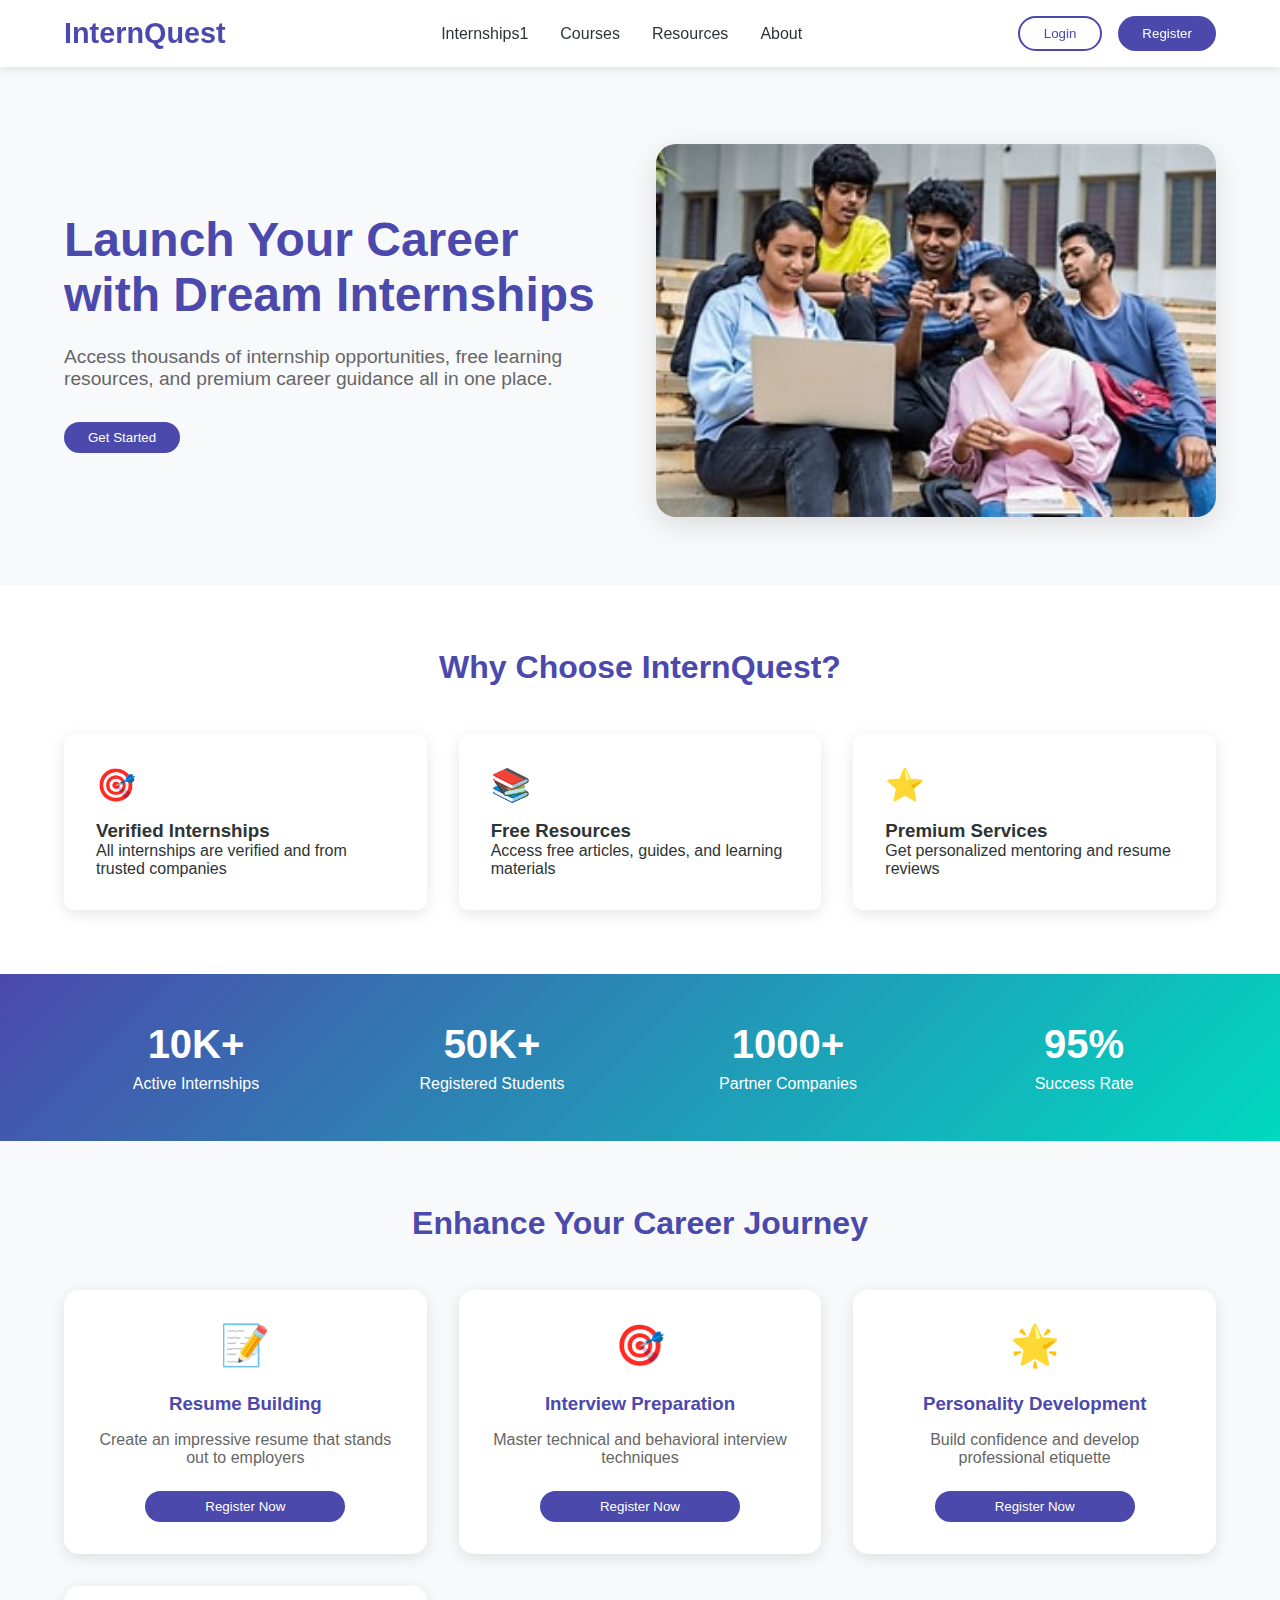
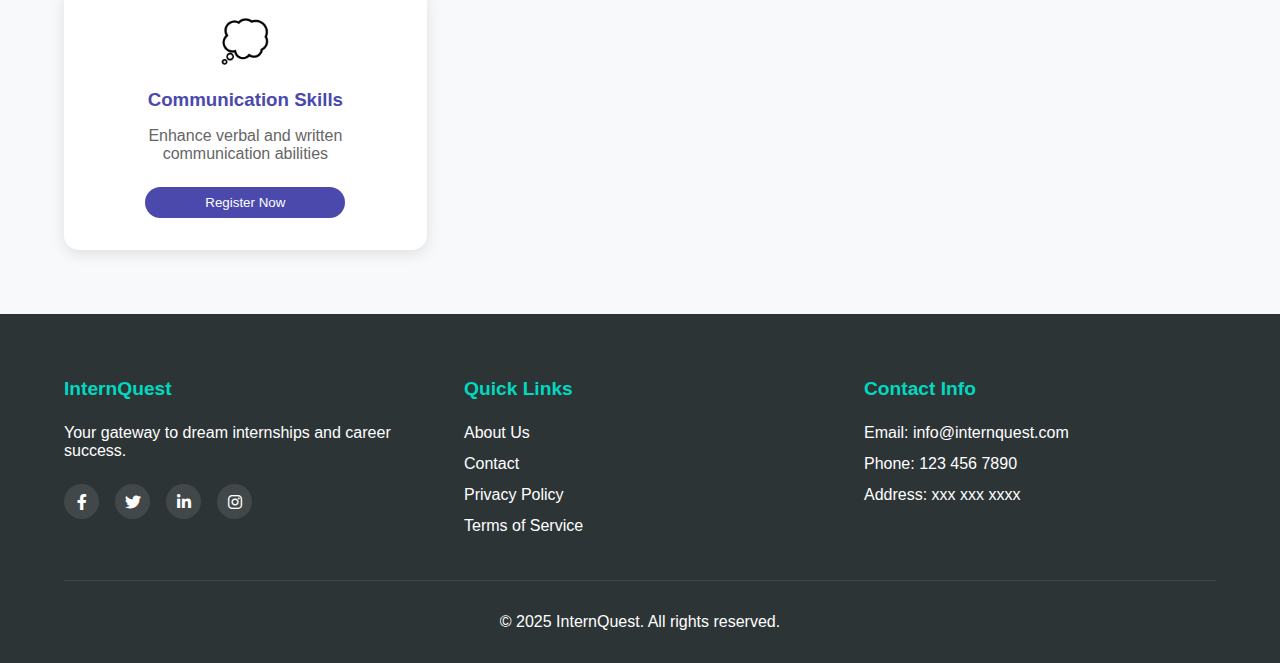
==== index.html @ c02de78d "trying to fix menu issue" ====
<!DOCTYPE html>
<html lang="en">
<head>
    <meta charset="UTF-8">
    <meta name="viewport" content="width=device-width, initial-scale=1.0">    

    <meta name="viewport" content="width=device-width, initial-scale=1.0">
    <link rel="stylesheet" href="https://cdnjs.cloudflare.com/ajax/libs/font-awesome/6.0.0/css/all.min.css">
    <title>InternQuest - Your Gateway to Dream Internships</title>

    <style>
        /* Add these styles to your existing CSS */
        .services {
            padding: 4rem 5%;
            background-color: var(--bg-color);
        }

        .services-grid {
            display: grid;
            grid-template-columns: repeat(auto-fit, minmax(280px, 1fr));
            gap: 2rem;
            margin-top: 2rem;
        }

        .service-card {
            background: white;
            padding: 2rem;
            border-radius: 15px;
            box-shadow: 0 4px 15px rgba(0,0,0,0.1);
            text-align: center;
            transition: transform 0.3s, box-shadow 0.3s;
        }

        .service-card:hover {
            transform: translateY(-10px);
            box-shadow: 0 6px 20px rgba(0,0,0,0.15);
        }

        .service-icon {
            font-size: 2.5rem;
            margin-bottom: 1.5rem;
        }

        .service-card h3 {
            color: var(--primary-color);
            margin-bottom: 1rem;
        }

        .service-card p {
            color: #666;
            margin-bottom: 1.5rem;
        }

        .service-btn {
            width: 100%;
            max-width: 200px;
        }

        .menu-toggle {
        display: none;
        font-size: 1.5rem;
        cursor: pointer;
        color: var(--primary-color);
        z-index: 1001;  /* Added z-index */
    }

    @media screen and (max-width: 768px) {
        .menu-toggle {
            display: block;
        }

        .nav-links {
            display: none;  /* This ensures menu is hidden by default on mobile */
            position: fixed;
            top: 60px;
            left: 0;
            right: 0;
            background: white;
            flex-direction: column;
            padding: 1rem;
            box-shadow: 0 2px 10px rgba(0,0,0,0.1);
            z-index: 1000;
            align-items: center;
        }

        .nav-links.active {
            display: flex !important;  /* Added !important to ensure toggle works */
        }

        .auth-buttons {
            display: none;  /* This ensures auth buttons are hidden by default on mobile */
            position: fixed;
            top: calc(60px + 200px);
            left: 0;
            right: 0;
            background: white;
            flex-direction: column;
            padding: 1rem;
            box-shadow: 0 2px 10px rgba(0,0,0,0.1);
            z-index: 1000;
            align-items: center;
        }

        .auth-buttons.active {
            display: flex !important;  /* Added !important to ensure toggle works */
        }
    }

     </style>
    <style>
        :root {
            --primary-color: #4B49AC;  /* Modern purple */
            --secondary-color: #00D9C0; /* Vibrant teal */
            --accent-color: #FF6B6B;   /* Coral accent */
            --bg-color: #F8F9FA;
            --text-color: #2D3436;
        }

        * {
            margin: 0;
            padding: 0;
            box-sizing: border-box;
            font-family: 'Segoe UI', sans-serif;
        }

        body {
            background-color: var(--bg-color);
            color: var(--text-color);
        }

        /* Navbar Styles */
        .navbar {
            background-color: white;
            padding: 1rem 5%;
            box-shadow: 0 2px 10px rgba(0,0,0,0.1);
            display: flex;
            justify-content: space-between;
            align-items: center;
            position: fixed;
            width: 100%;
            top: 0;
            z-index: 1000;
        }

        .logo {
            font-size: 1.8rem;
            font-weight: bold;
            color: var(--primary-color);
        }

        .nav-links {
            display: flex;
            gap: 2rem;
        }

        .nav-links a {
            text-decoration: none;
            color: var(--text-color);
            font-weight: 500;
            transition: color 0.3s;
        }

        .nav-links a:hover {
            color: var(--primary-color);
        }

        .auth-buttons {
            display: flex;
            gap: 1rem;
        }

        .btn {
            padding: 0.5rem 1.5rem;
            border-radius: 25px;
            border: none;
            cursor: pointer;
            font-weight: 500;
            transition: transform 0.3s;
        }

        .btn:hover {
            transform: translateY(-2px);
        }

        .btn-primary {
            background-color: var(--primary-color);
            color: white;
        }

        .btn-outline {
            border: 2px solid var(--primary-color);
            color: var(--primary-color);
            background: transparent;
        }

        /* Hero Section */
        .hero {
            margin-top: 80px;
            padding: 4rem 5%;
            display: flex;
            align-items: center;
            gap: 2rem;
        }

        .hero-content {
            flex: 1;
        }

        .hero-title {
            font-size: 3rem;
            margin-bottom: 1.5rem;
            color: var(--primary-color);
        }

        .hero-subtitle {
            font-size: 1.2rem;
            margin-bottom: 2rem;
            color: #666;
        }

        .hero-image {
            flex: 1;
            text-align: center;
        }

        .hero-image img {
        max-width: 600px;
        width: 100%;
        height: auto;
        border-radius: 20px;
        box-shadow: 0 8px 30px rgba(0, 0, 0, 0.12);
        transition: transform 0.3s ease, box-shadow 0.3s ease;
    }

    .hero-image img:hover {
        transform: translateY(-5px);
        box-shadow: 0 12px 35px rgba(0, 0, 0, 0.15);
    }
        /* Features Section */
        .features {
            padding: 4rem 5%;
            background: white;
        }

        .section-title {
            text-align: center;
            font-size: 2rem;
            margin-bottom: 3rem;
            color: var(--primary-color);
        }

        .features-grid {
            display: grid;
            grid-template-columns: repeat(auto-fit, minmax(250px, 1fr));
            gap: 2rem;
        }

        .feature-card {
            padding: 2rem;
            border-radius: 10px;
            background: white;
            box-shadow: 0 4px 15px rgba(0,0,0,0.1);
            transition: transform 0.3s;
        }

        .feature-card:hover {
            transform: translateY(-5px);
        }

        .feature-icon {
            font-size: 2rem;
            color: var(--secondary-color);
            margin-bottom: 1rem;
        }

        /* Stats Section */
        .stats {
            padding: 3rem 5%;
            background: linear-gradient(135deg, var(--primary-color), var(--secondary-color));
            color: white;
            text-align: center;
        }

        .stats-grid {
            display: grid;
            grid-template-columns: repeat(auto-fit, minmax(200px, 1fr));
            gap: 2rem;
        }

        .stat-item h3 {
            font-size: 2.5rem;
            margin-bottom: 0.5rem;
        }

         /* Footer Styles */
         .footer {
            background-color: #2D3436;
            color: white;
            padding: 4rem 5% 2rem;
        }

        .footer-content {
            display: grid;
            grid-template-columns: repeat(auto-fit, minmax(250px, 1fr));
            gap: 3rem;
            margin-bottom: 2rem;
        }

        .footer-section h4 {
            color: var(--secondary-color);
            margin-bottom: 1.5rem;
            font-size: 1.2rem;
        }

        .footer-section ul {
            list-style: none;
        }

        .footer-section ul li {
            margin-bottom: 0.8rem;
        }

        .footer-section ul li a {
            color: #fff;
            text-decoration: none;
            transition: color 0.3s;
        }

        .footer-section ul li a:hover {
            color: var(--secondary-color);
        }

        .social-links {
            display: flex;
            gap: 1rem;
            margin-top: 1.5rem;
        }

        .social-link {
            color: white;
            text-decoration: none;
            width: 35px;
            height: 35px;
            border-radius: 50%;
            background: rgba(255,255,255,0.1);
            display: flex;
            align-items: center;
            justify-content: center;
            transition: background 0.3s, transform 0.3s;
        }

        .social-link:hover {
            background: var(--secondary-color);
            transform: translateY(-3px);
        }

        .footer-bottom {
            text-align: center;
            padding-top: 2rem;
            border-top: 1px solid rgba(255,255,255,0.1);
        }
    </style>
</head>
<body>
    <nav class="navbar">
        <div class="logo">InternQuest</div>
        <div class="menu-toggle">
            <i class="fas fa-bars"></i>
        </div>
        <div class="nav-links">
            <a href="#internships">Internships1</a>
            <a href="#courses">Courses</a>
            <a href="#resources">Resources</a>
            <a href="#about">About</a>
        </div>
        <div class="auth-buttons">
            <button class="btn btn-outline">Login</button>
            <button class="btn btn-primary">Register</button>
        </div>
    </nav>
    
    <section class="hero">
        <div class="hero-content">
            <h1 class="hero-title">Launch Your Career with Dream Internships</h1>
            <p class="hero-subtitle">Access thousands of internship opportunities, free learning resources, and premium career guidance all in one place.</p>
            <button class="btn btn-primary">Get Started</button>
        </div>
        <div class="hero-image">
            <img src="images/students.jpg" alt="Students working">
        </div>
    </section>

    <section class="features">
        <h2 class="section-title">Why Choose InternQuest?</h2>
        <div class="features-grid">
            <div class="feature-card">
                <div class="feature-icon">🎯</div>
                <h3>Verified Internships</h3>
                <p>All internships are verified and from trusted companies</p>
            </div>
            <div class="feature-card">
                <div class="feature-icon">📚</div>
                <h3>Free Resources</h3>
                <p>Access free articles, guides, and learning materials</p>
            </div>
            <div class="feature-card">
                <div class="feature-icon">⭐</div>
                <h3>Premium Services</h3>
                <p>Get personalized mentoring and resume reviews</p>
            </div>
        </div>
    </section>

    <section class="stats">
        <div class="stats-grid">
            <div class="stat-item">
                <h3>10K+</h3>
                <p>Active Internships</p>
            </div>
            <div class="stat-item">
                <h3>50K+</h3>
                <p>Registered Students</p>
            </div>
            <div class="stat-item">
                <h3>1000+</h3>
                <p>Partner Companies</p>
            </div>
            <div class="stat-item">
                <h3>95%</h3>
                <p>Success Rate</p>
            </div>
        </div>
    </section>
    <section class="services">
        <h2 class="section-title">Enhance Your Career Journey</h2>
        <div class="services-grid">
            <div class="service-card">
                <div class="service-icon">📝</div>
                <h3>Resume Building</h3>
                <p>Create an impressive resume that stands out to employers</p>
                <button class="btn btn-primary service-btn">Register Now</button>
            </div>
            <div class="service-card">
                <div class="service-icon">🎯</div>
                <h3>Interview Preparation</h3>
                <p>Master technical and behavioral interview techniques</p>
                <button class="btn btn-primary service-btn">Register Now</button>
            </div>
            <div class="service-card">
                <div class="service-icon">🌟</div>
                <h3>Personality Development</h3>
                <p>Build confidence and develop professional etiquette</p>
                <button class="btn btn-primary service-btn">Register Now</button>
            </div>
            <div class="service-card">
                <div class="service-icon">💭</div>
                <h3>Communication Skills</h3>
                <p>Enhance verbal and written communication abilities</p>
                <button class="btn btn-primary service-btn">Register Now</button>
            </div>
        </div>
    </section>

    <footer class="footer">
        <div class="footer-content">
            <div class="footer-section">
                <h4>InternQuest</h4>
                <p>Your gateway to dream internships and career success.</p>
                <div class="social-links">
                    <a href="#" class="social-link"><i class="fab fa-facebook-f"></i></a>
                    <a href="#" class="social-link"><i class="fab fa-twitter"></i></a>
                    <a href="#" class="social-link"><i class="fab fa-linkedin-in"></i></a>
                    <a href="#" class="social-link"><i class="fab fa-instagram"></i></a>
                </div>
            </div>
            <div class="footer-section">
                <h4>Quick Links</h4>
                <ul>
                    <li><a href="#about">About Us</a></li>
                    <li><a href="#contact">Contact</a></li>
                    <li><a href="#privacy">Privacy Policy</a></li>
                    <li><a href="#terms">Terms of Service</a></li>
                </ul>
            </div>
            <div class="footer-section">
                <h4>Contact Info</h4>
                <ul>
                    <li>Email: info@internquest.com</li>
                    <li>Phone: 123 456 7890</li>
                    <li>Address: xxx xxx xxxx </li>
                </ul>
            </div>
        </div>
        <div class="footer-bottom">
            <p>&copy; 2025 InternQuest. All rights reserved.</p>
        </div>
    </footer>

    <script>
        document.addEventListener('DOMContentLoaded', () => {
            const menuToggle = document.querySelector('.menu-toggle');
            const navLinks = document.querySelector('.nav-links');
            const authButtons = document.querySelector('.auth-buttons');
        
            // Initialize menu state
            if (window.innerWidth <= 768) {
                navLinks.style.display = 'none';
                authButtons.style.display = 'none';
            }
        
            menuToggle.addEventListener('click', () => {
                navLinks.classList.toggle('active');
                authButtons.classList.toggle('active');
            });
        
            // Handle window resize
            window.addEventListener('resize', () => {
                if (window.innerWidth > 768) {
                    navLinks.style.display = 'flex';
                    authButtons.style.display = 'flex';
                } else {
                    navLinks.style.display = 'none';
                    authButtons.style.display = 'none';
                    navLinks.classList.remove('active');
                    authButtons.classList.remove('active');
                }
            });
        });
    </script>    

</body>
</html>
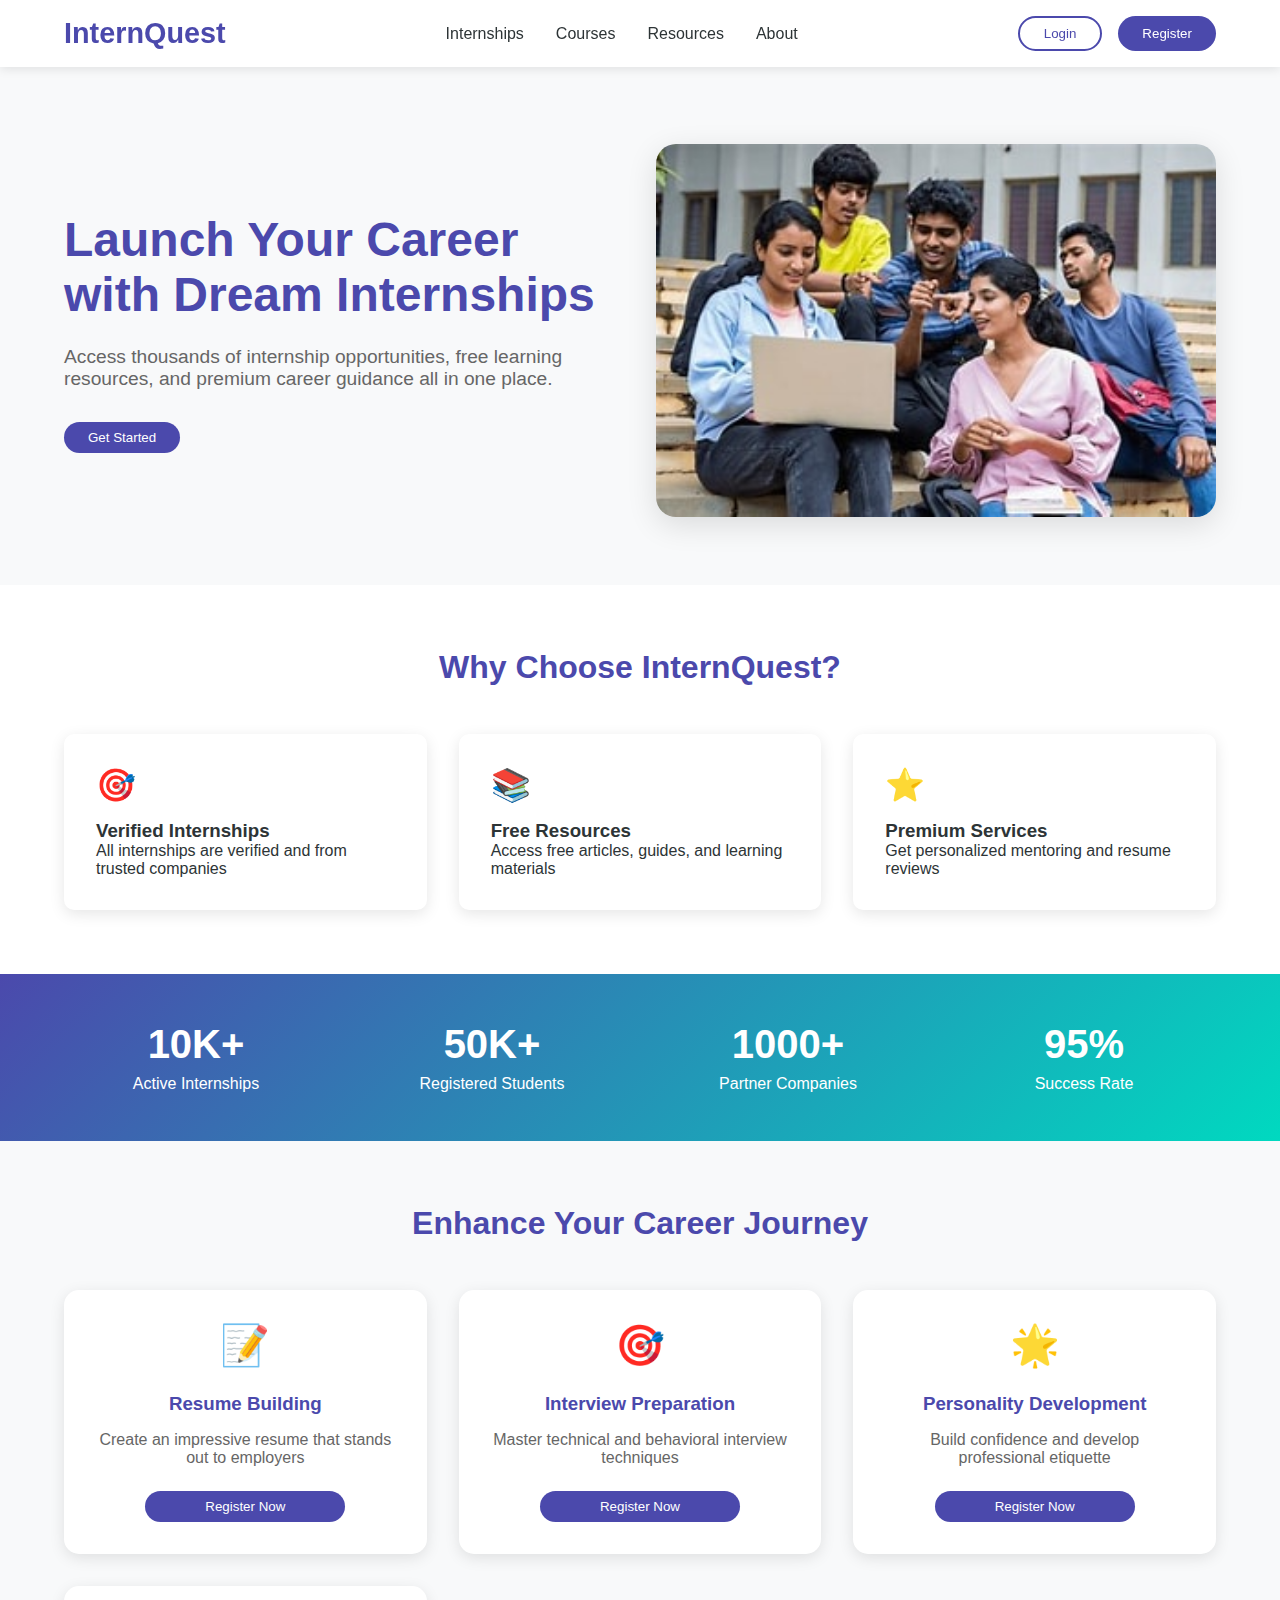
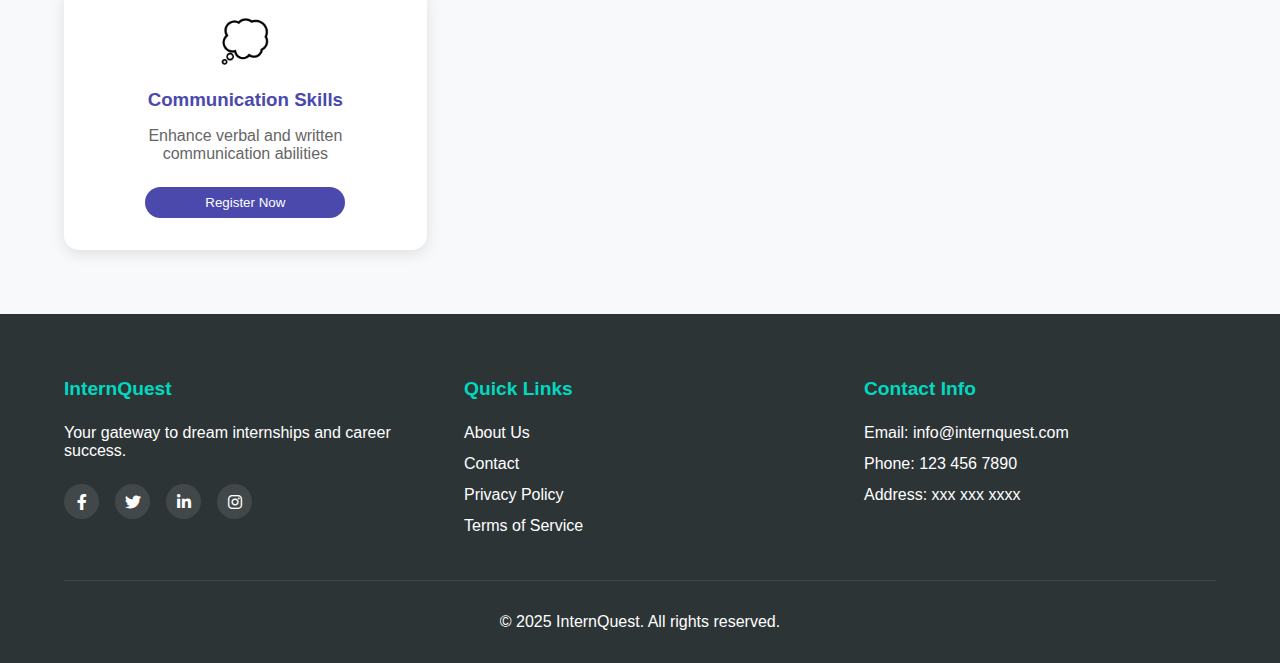
==== commit 67bafd0d: "trying to fix menu issue" ====
--- a/index.html
+++ b/index.html
@@ -368,7 +368,7 @@
             <i class="fas fa-bars"></i>
         </div>
         <div class="nav-links">
-            <a href="#internships">Internships1</a>
+            <a href="#internships">Internships</a>
             <a href="#courses">Courses</a>
             <a href="#resources">Resources</a>
             <a href="#about">About</a>
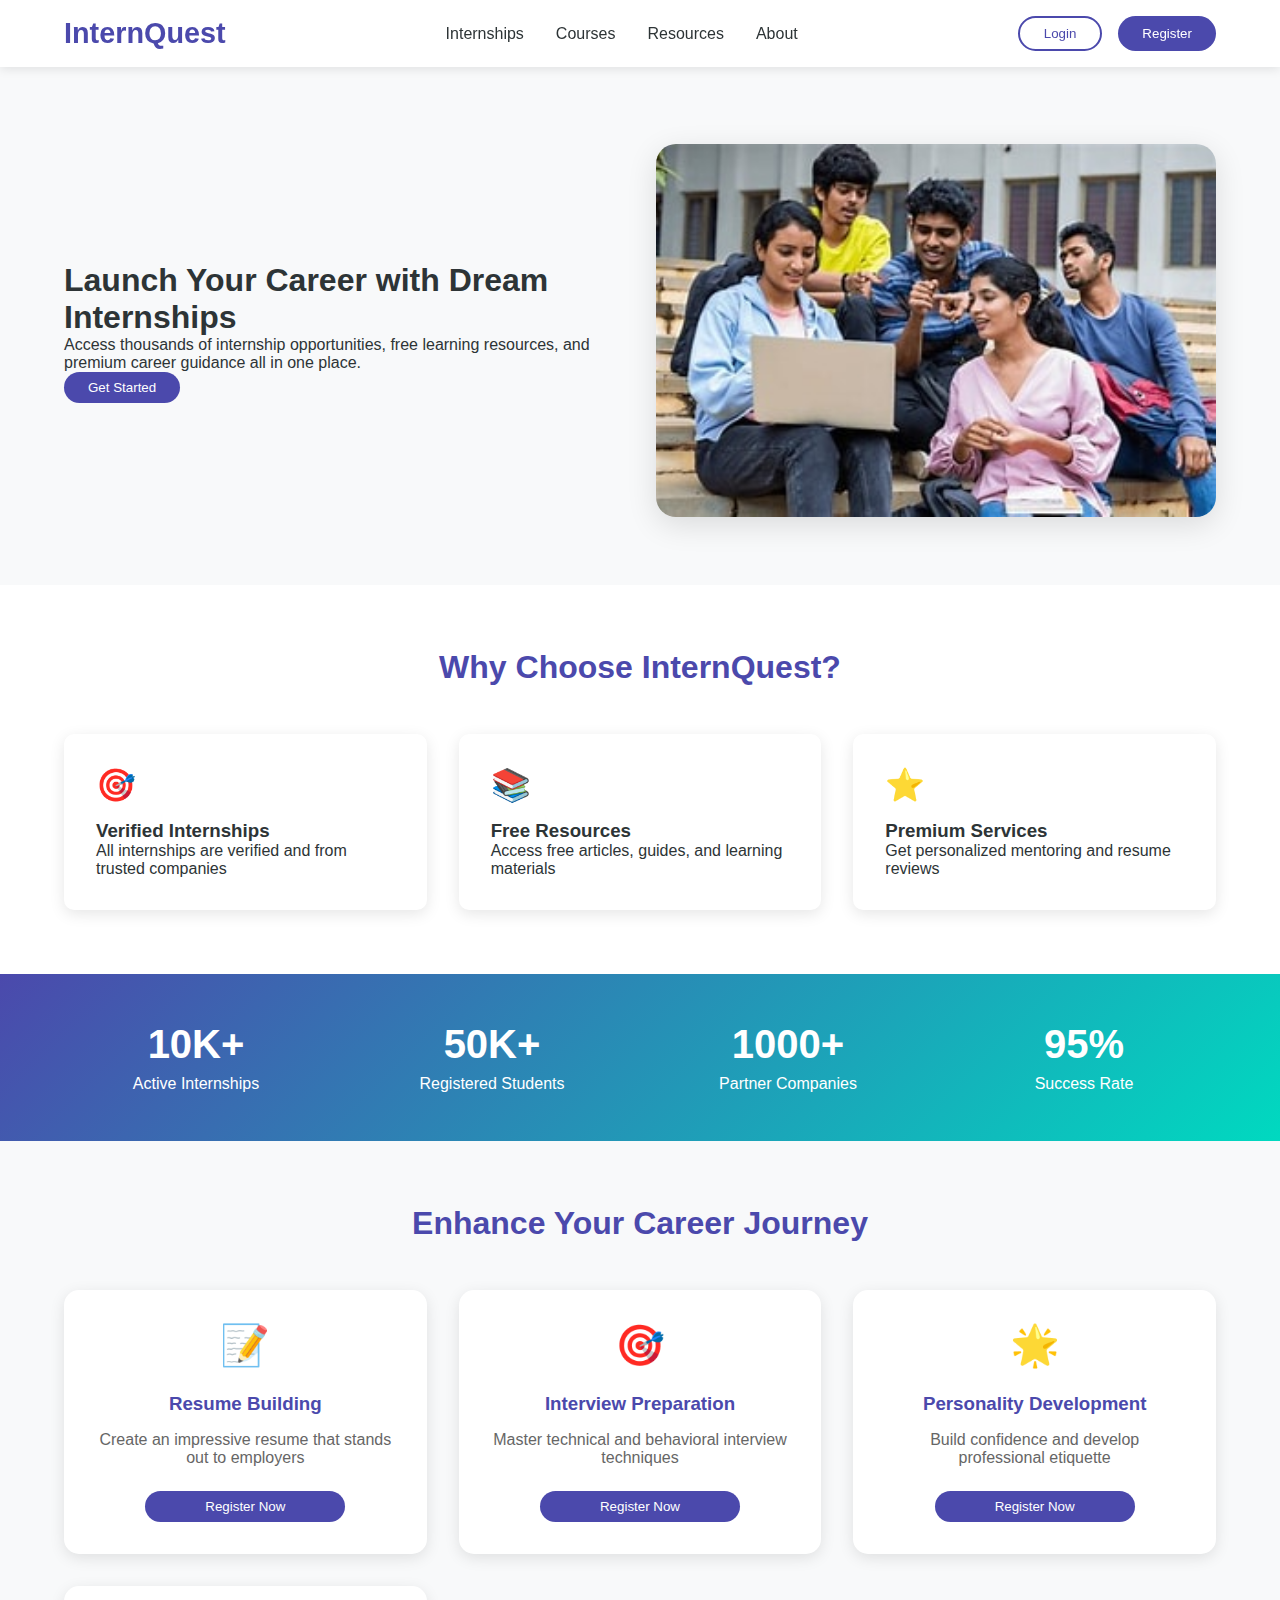
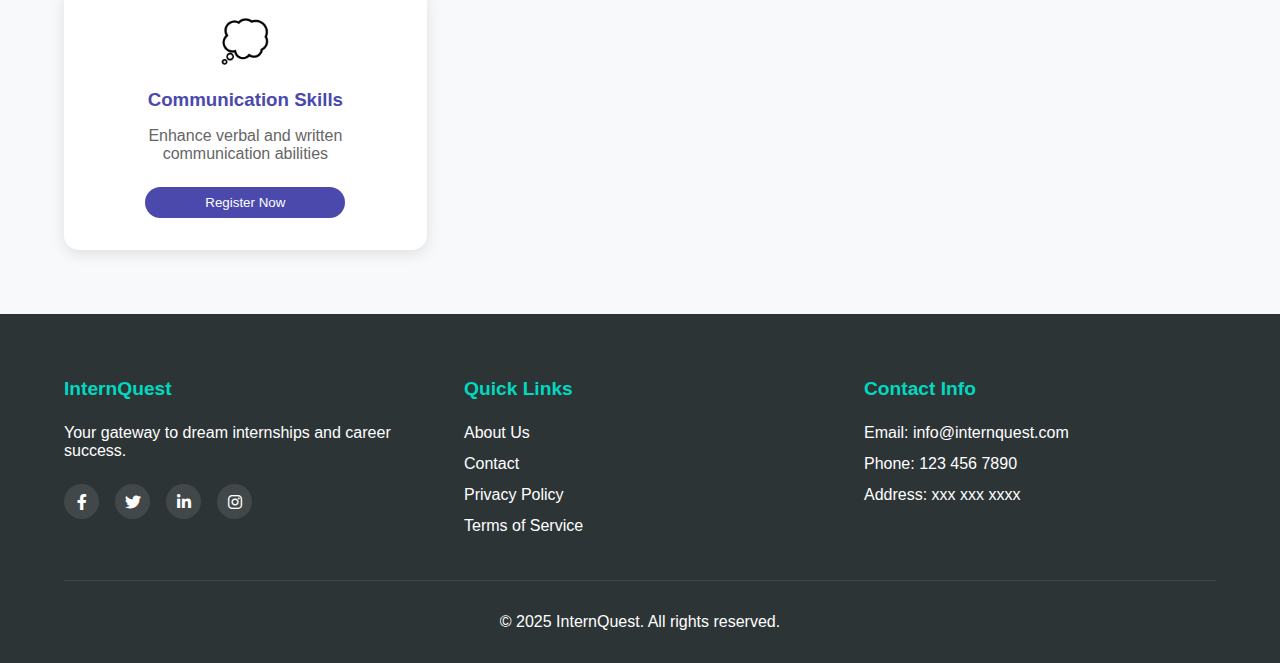
==== commit 8867461f: "trying to fix menu issue" ====
--- a/index.html
+++ b/index.html
@@ -194,48 +194,58 @@
         }
 
         /* Hero Section */
-        .hero {
-            margin-top: 80px;
-            padding: 4rem 5%;
-            display: flex;
-            align-items: center;
-            gap: 2rem;
-        }
-
-        .hero-content {
-            flex: 1;
-        }
-
-        .hero-title {
-            font-size: 3rem;
-            margin-bottom: 1.5rem;
-            color: var(--primary-color);
-        }
-
-        .hero-subtitle {
-            font-size: 1.2rem;
-            margin-bottom: 2rem;
-            color: #666;
-        }
-
-        .hero-image {
-            flex: 1;
-            text-align: center;
-        }
-
-        .hero-image img {
-        max-width: 600px;
+.hero {
+    margin-top: 80px;
+    padding: 4rem 5%;
+    display: flex;
+    align-items: center;
+    gap: 2rem;
+}
+
+.hero-content {
+    flex: 1;
+}
+
+.hero-image {
+    flex: 1;
+    text-align: center;
+}
+
+.hero-image img {
+    max-width: 600px;
+    width: 100%;
+    height: auto;
+    border-radius: 20px;
+    box-shadow: 0 8px 30px rgba(0, 0, 0, 0.12);
+    transition: transform 0.3s ease, box-shadow 0.3s ease;
+}
+
+/* Add these media queries for mobile responsiveness */
+@media screen and (max-width: 768px) {
+    .hero {
+        flex-direction: column;
+        text-align: center;
+        padding: 2rem 5%;
+    }
+
+    .hero-content {
+        flex: none;
         width: 100%;
-        height: auto;
-        border-radius: 20px;
-        box-shadow: 0 8px 30px rgba(0, 0, 0, 0.12);
-        transition: transform 0.3s ease, box-shadow 0.3s ease;
-    }
-
-    .hero-image img:hover {
-        transform: translateY(-5px);
-        box-shadow: 0 12px 35px rgba(0, 0, 0, 0.15);
-    }
+    }
+
+    .hero-image {
+        display: none; /* Hide image on mobile */
+    }
+
+    .hero-title {
+        font-size: 2.2rem; /* Smaller title on mobile */
+    }
+
+    .hero-subtitle {
+        font-size: 1.1rem; /* Smaller subtitle on mobile */
+    }
+}
+
         /* Features Section */
         .features {
             padding: 4rem 5%;
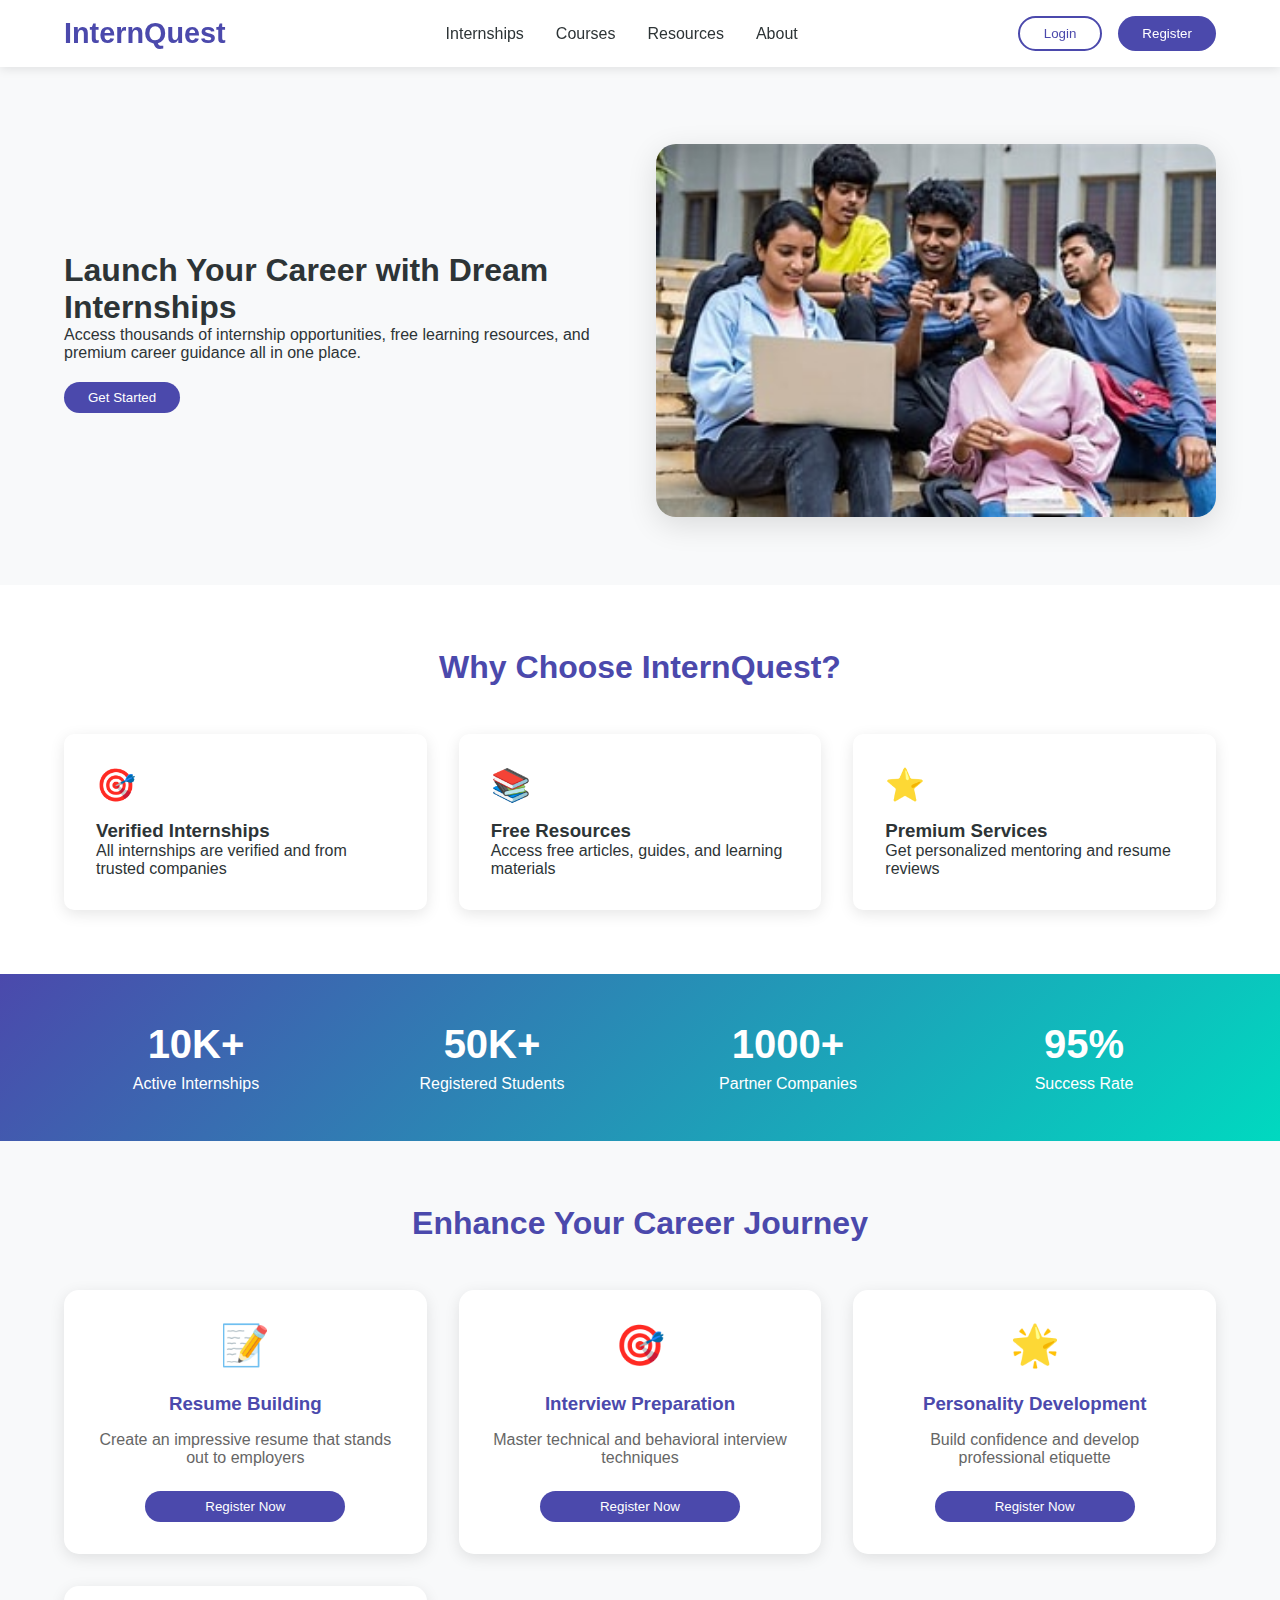
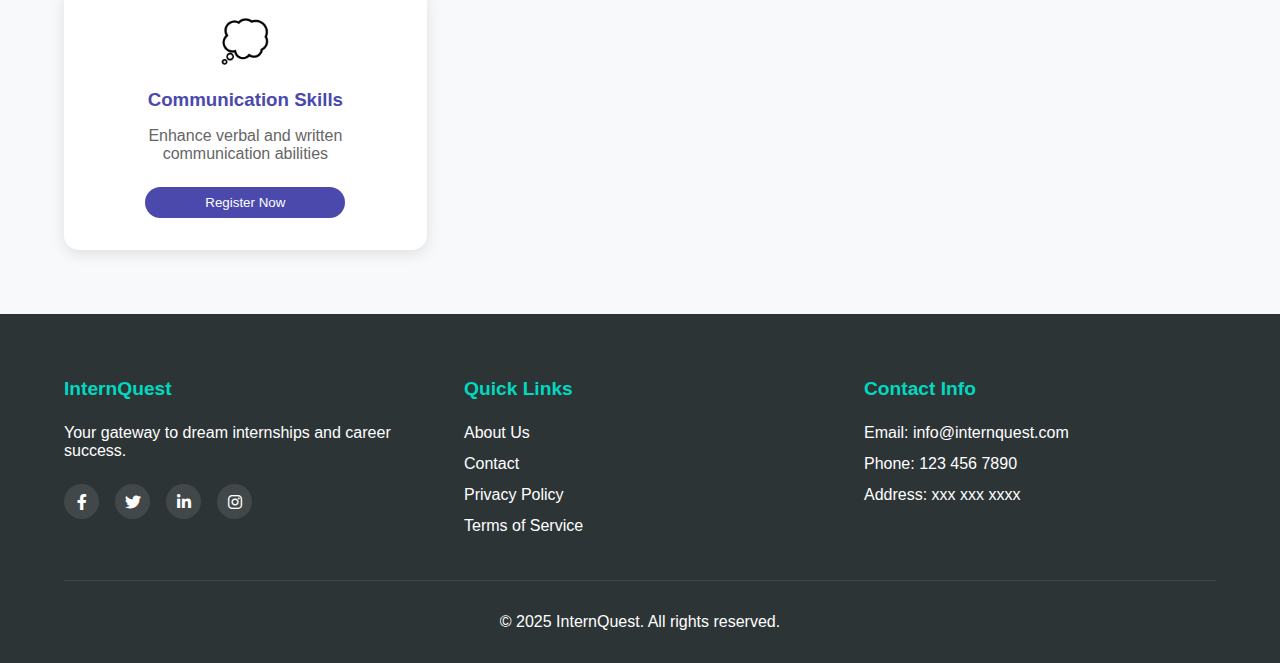
==== commit 90506f66: "trying to fix menu issue" ====
--- a/index.html
+++ b/index.html
@@ -220,6 +220,11 @@
     transition: transform 0.3s ease, box-shadow 0.3s ease;
 }
 
+.hero-content .btn {
+    margin-top: 20px;
+}
+
+
 /* Add these media queries for mobile responsiveness */
 @media screen and (max-width: 768px) {
     .hero {
@@ -244,6 +249,7 @@
     .hero-subtitle {
         font-size: 1.1rem; /* Smaller subtitle on mobile */
     }
+
 }
 
         /* Features Section */
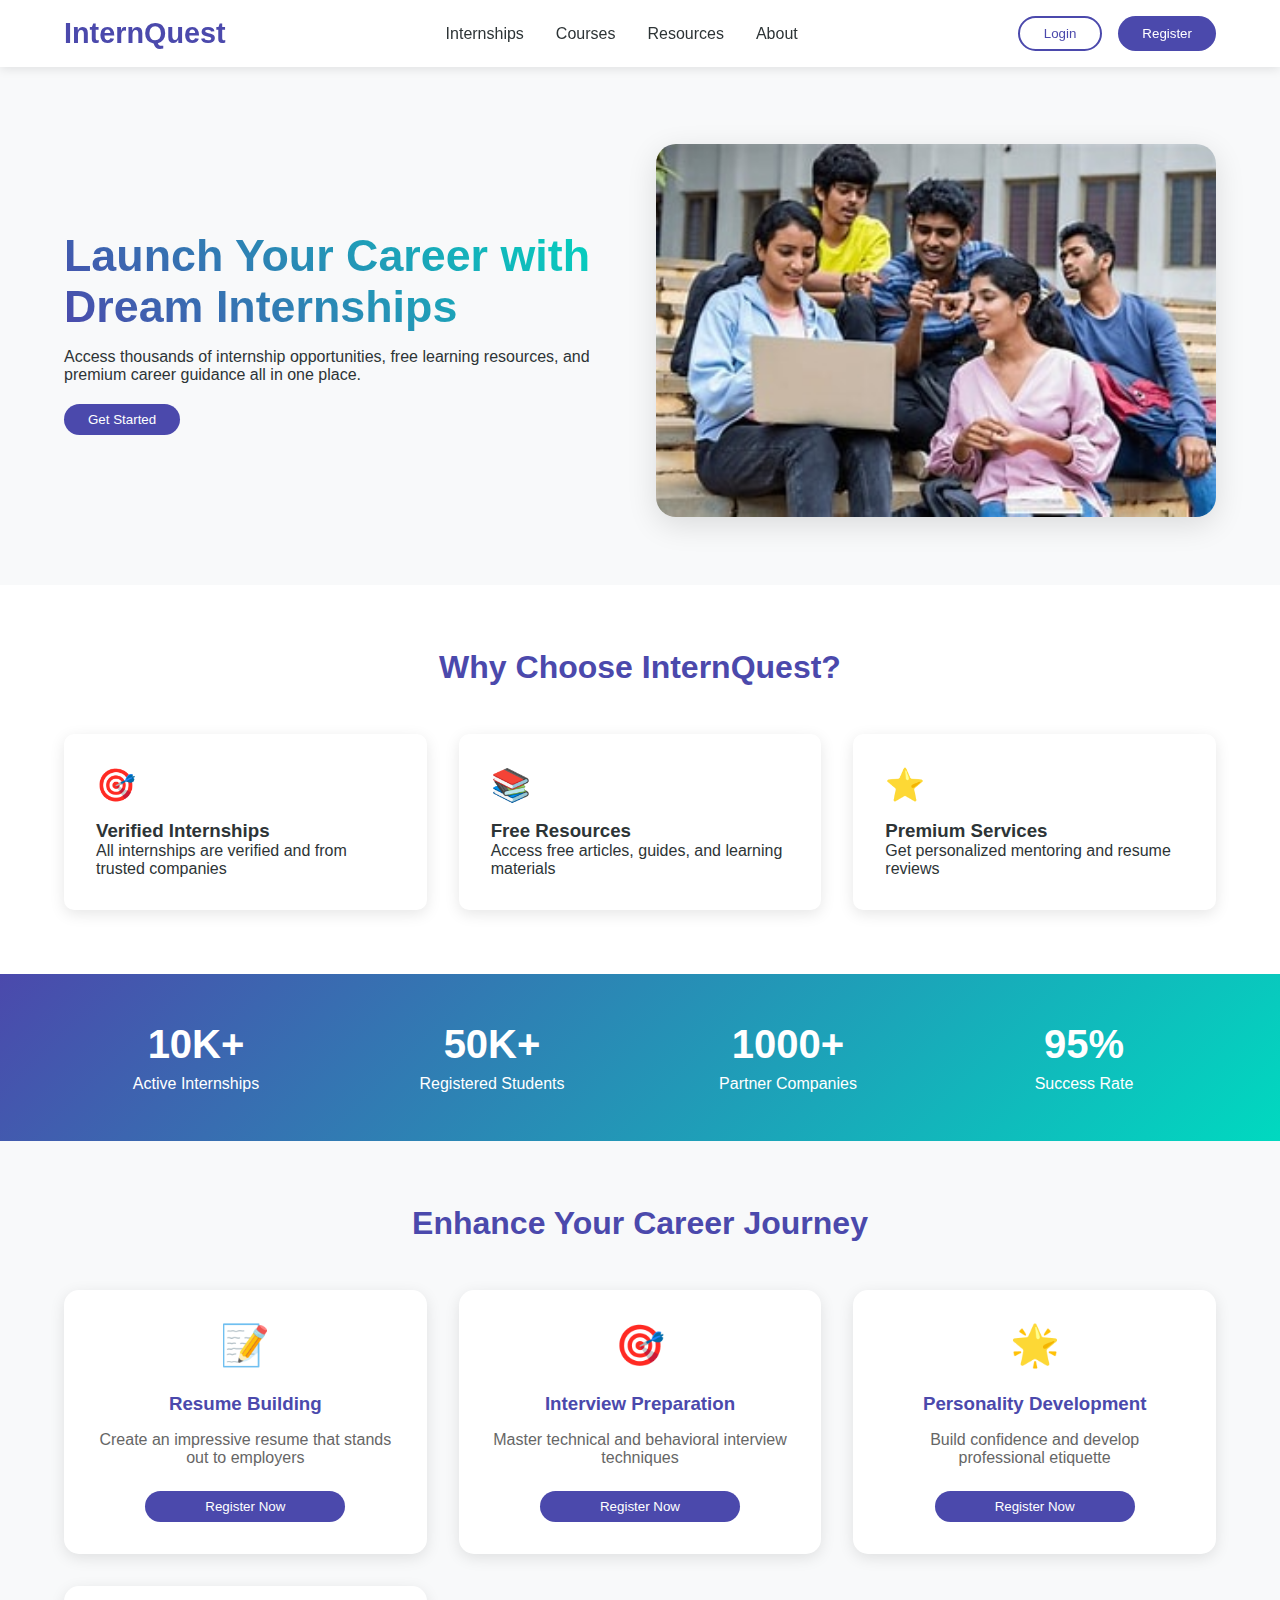
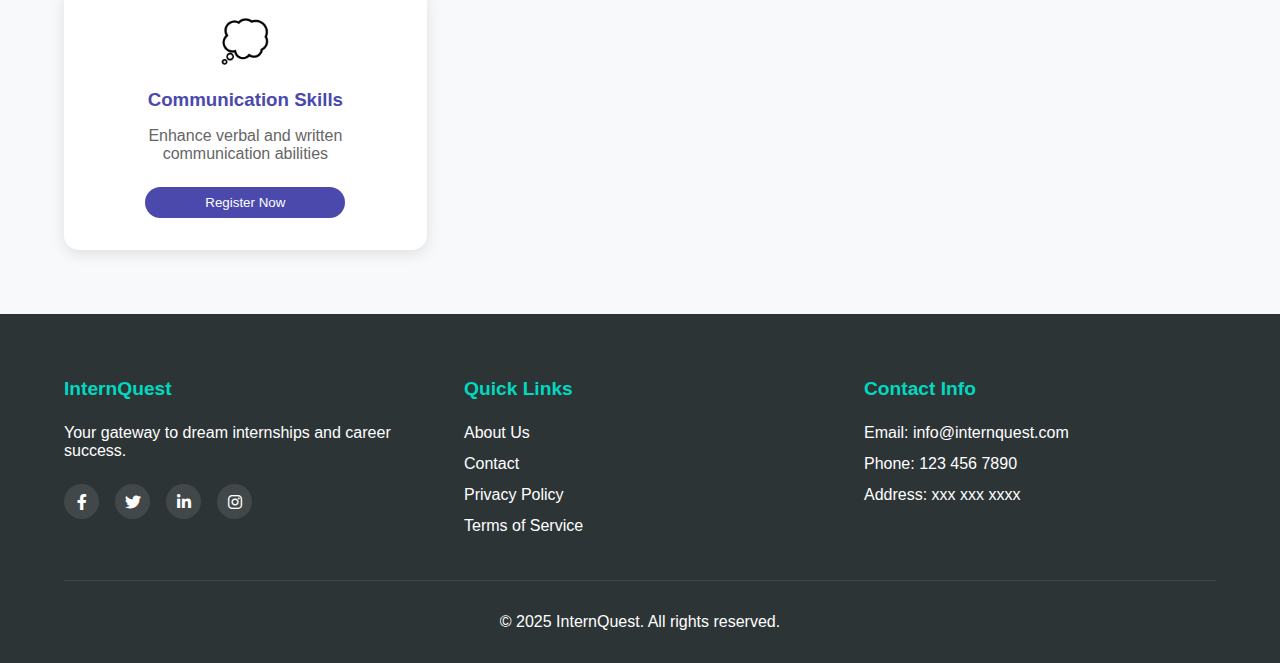
==== commit 1d43a76f: "trying to fix menu issue" ====
--- a/index.html
+++ b/index.html
@@ -222,6 +222,16 @@
 
 .hero-content .btn {
     margin-top: 20px;
+}
+
+.hero-title {
+    background: linear-gradient(45deg, var(--primary-color), var(--secondary-color));
+    -webkit-background-clip: text;
+    background-clip: text;
+    color: transparent;
+    font-size: 2.8rem;
+    margin-bottom: 1rem;
+    font-weight: bold;
 }
 
 
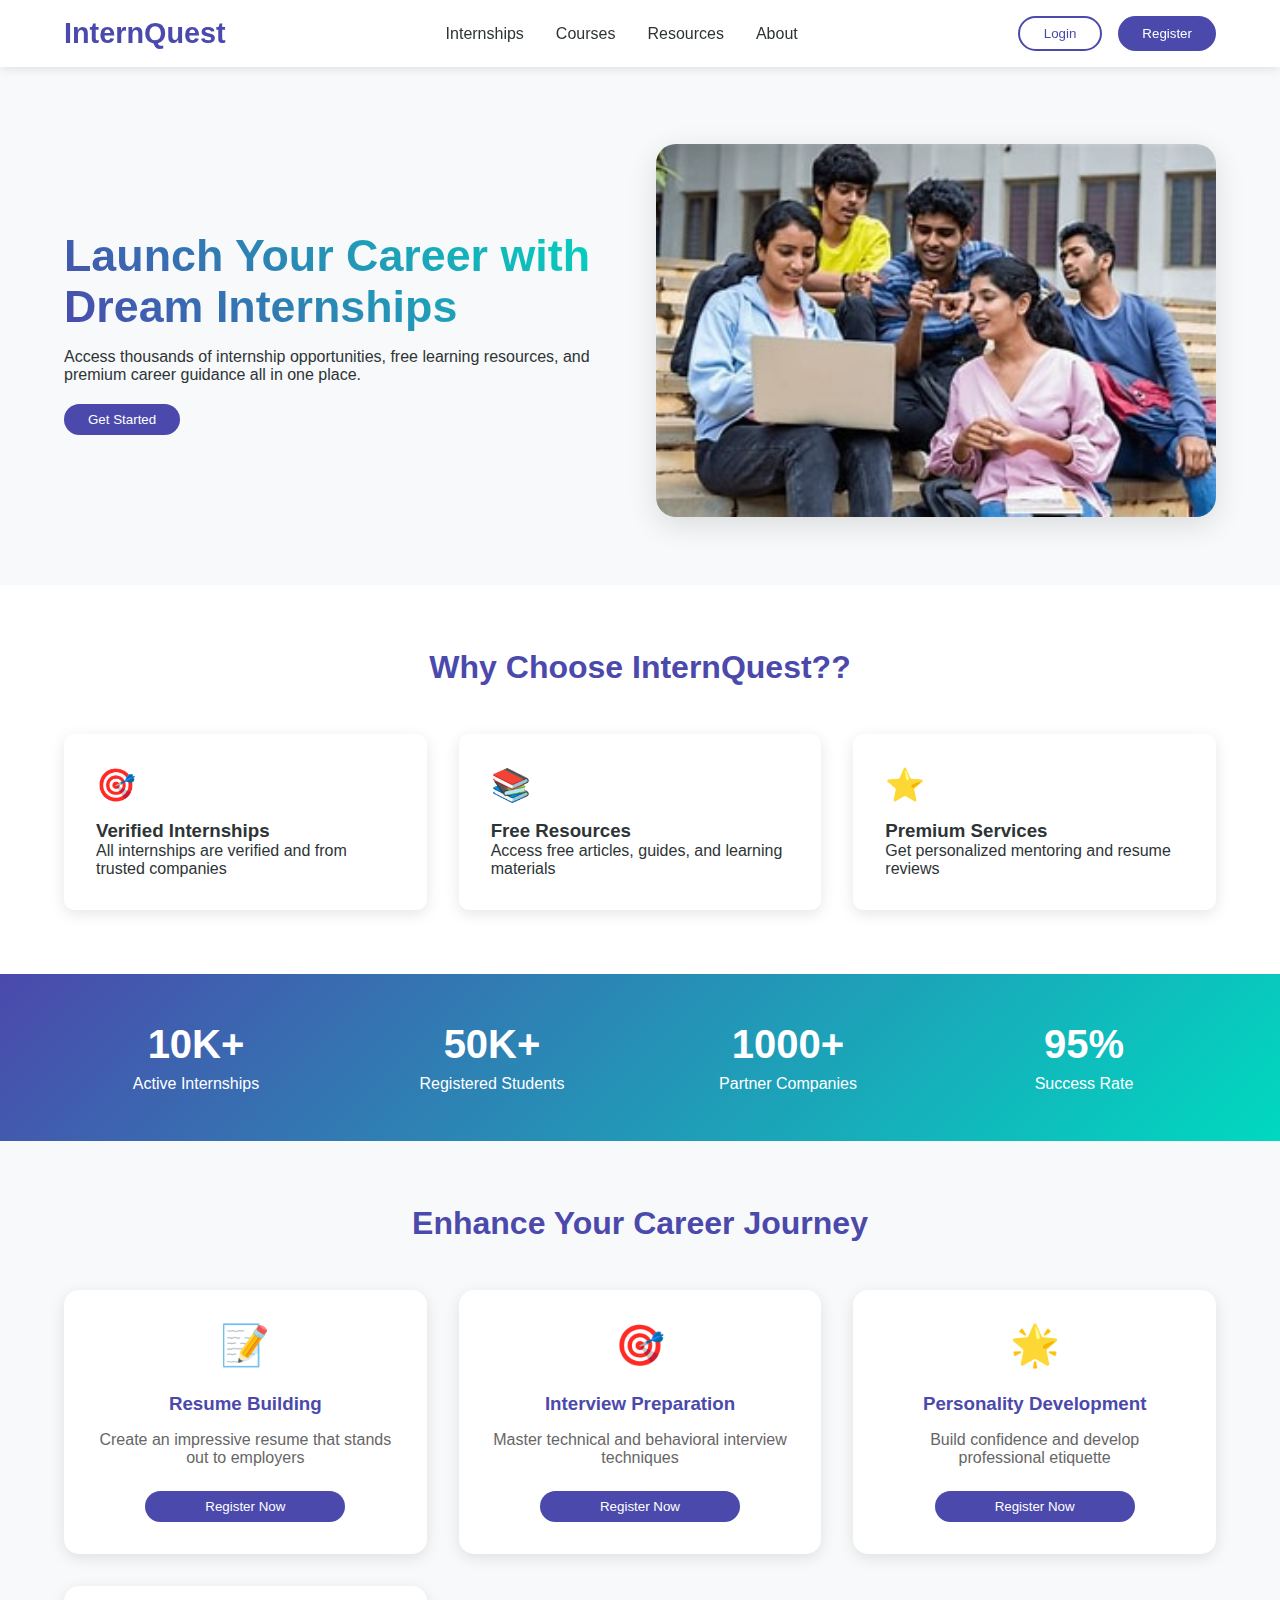
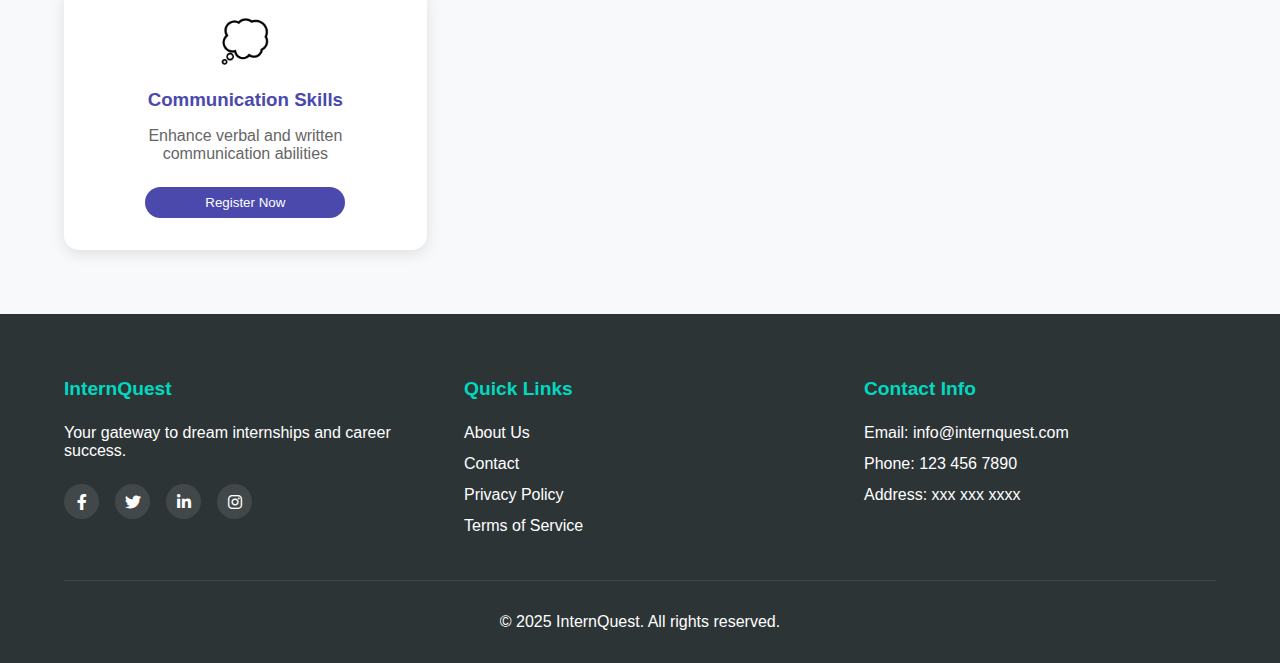
==== commit 75479b26: "trying to fix menu issue" ====
--- a/index.html
+++ b/index.html
@@ -417,7 +417,7 @@
     </section>
 
     <section class="features">
-        <h2 class="section-title">Why Choose InternQuest?</h2>
+        <h2 class="section-title">Why Choose InternQuest??</h2>
         <div class="features-grid">
             <div class="feature-card">
                 <div class="feature-icon">🎯</div>
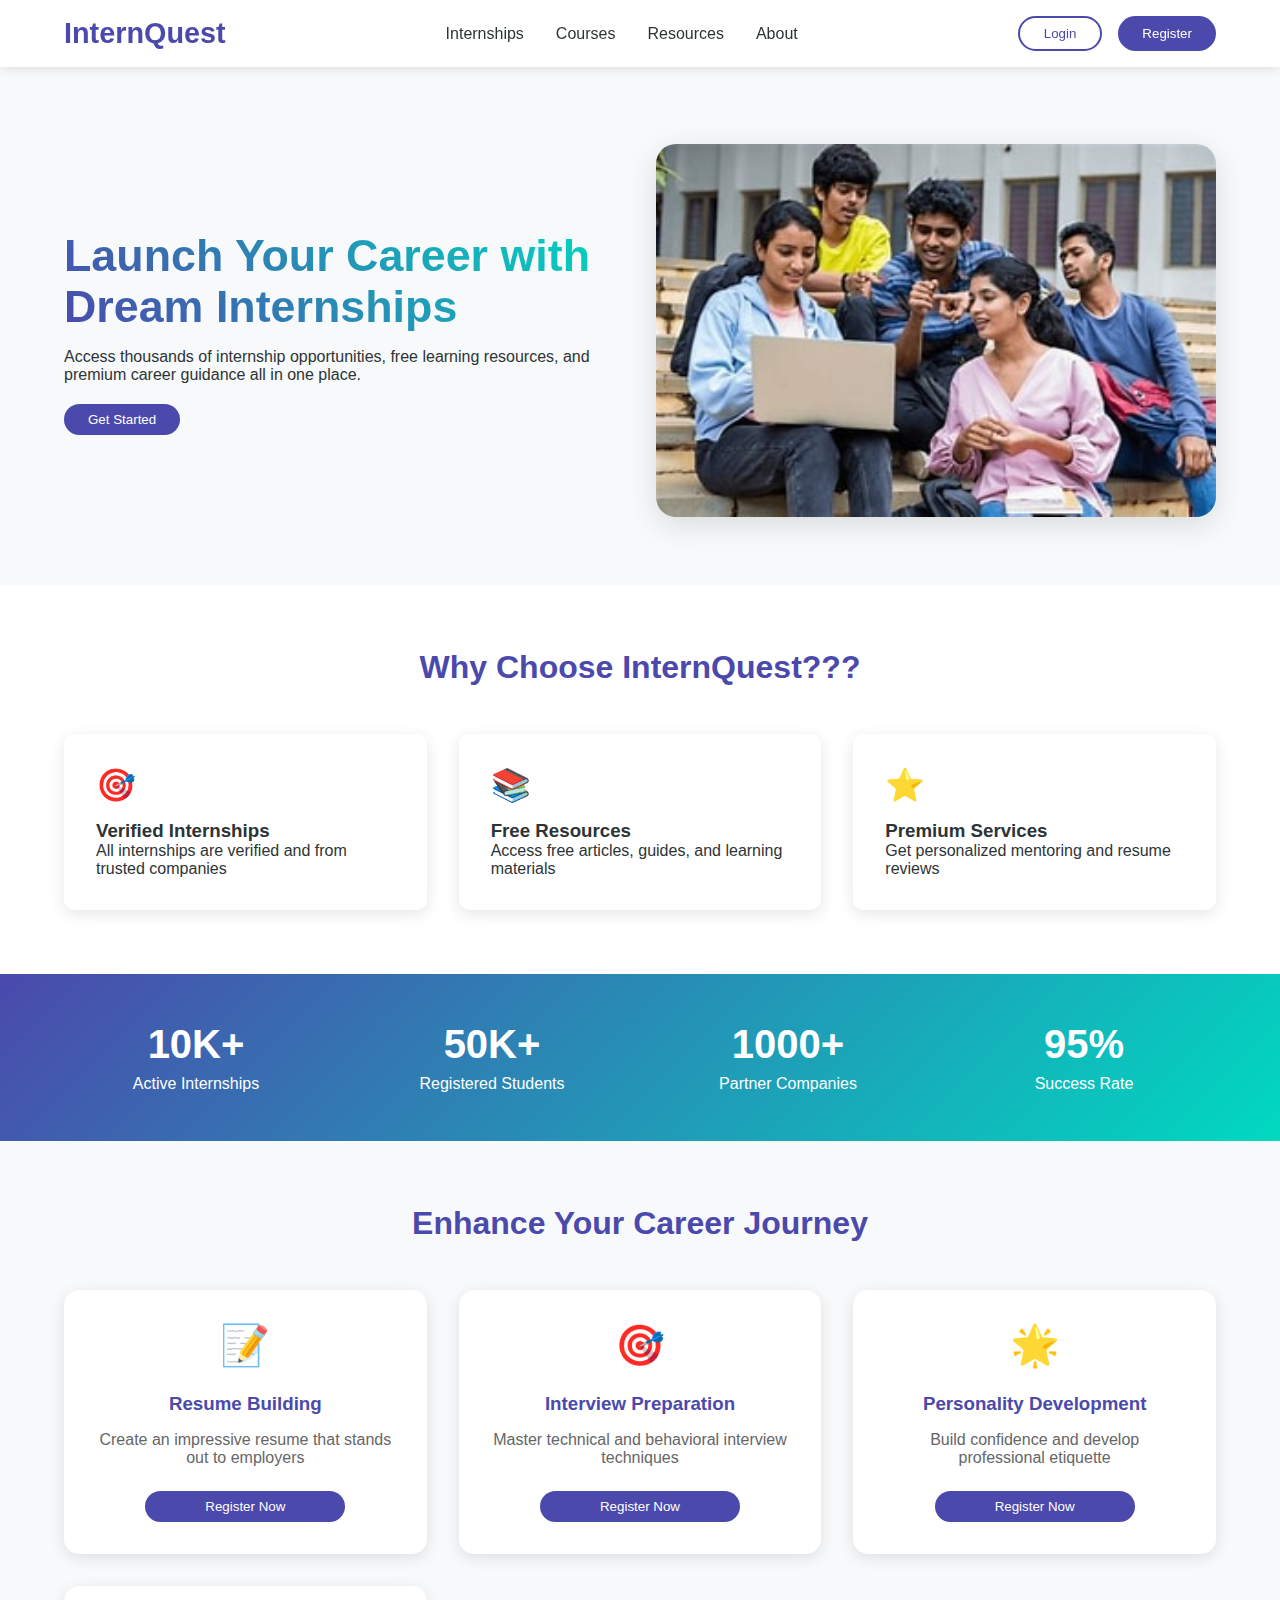
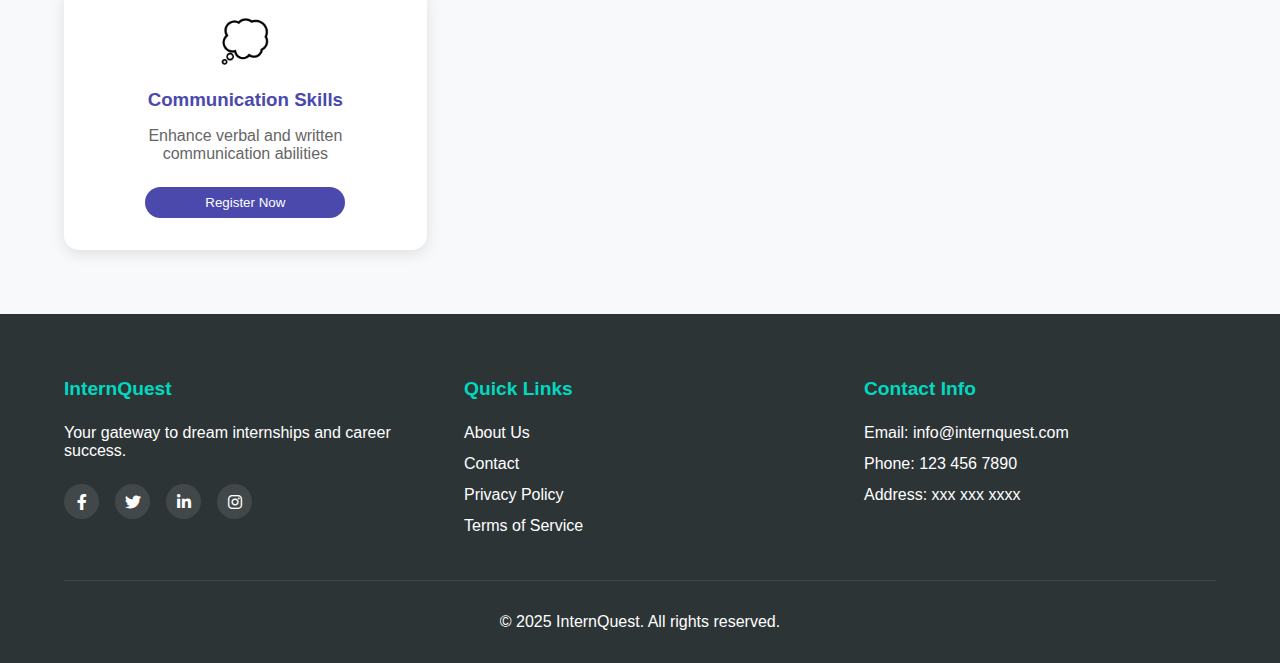
==== commit af0623a7: "trying to fix menu issue" ====
--- a/index.html
+++ b/index.html
@@ -417,7 +417,7 @@
     </section>
 
     <section class="features">
-        <h2 class="section-title">Why Choose InternQuest??</h2>
+        <h2 class="section-title">Why Choose InternQuest???</h2>
         <div class="features-grid">
             <div class="feature-card">
                 <div class="feature-icon">🎯</div>
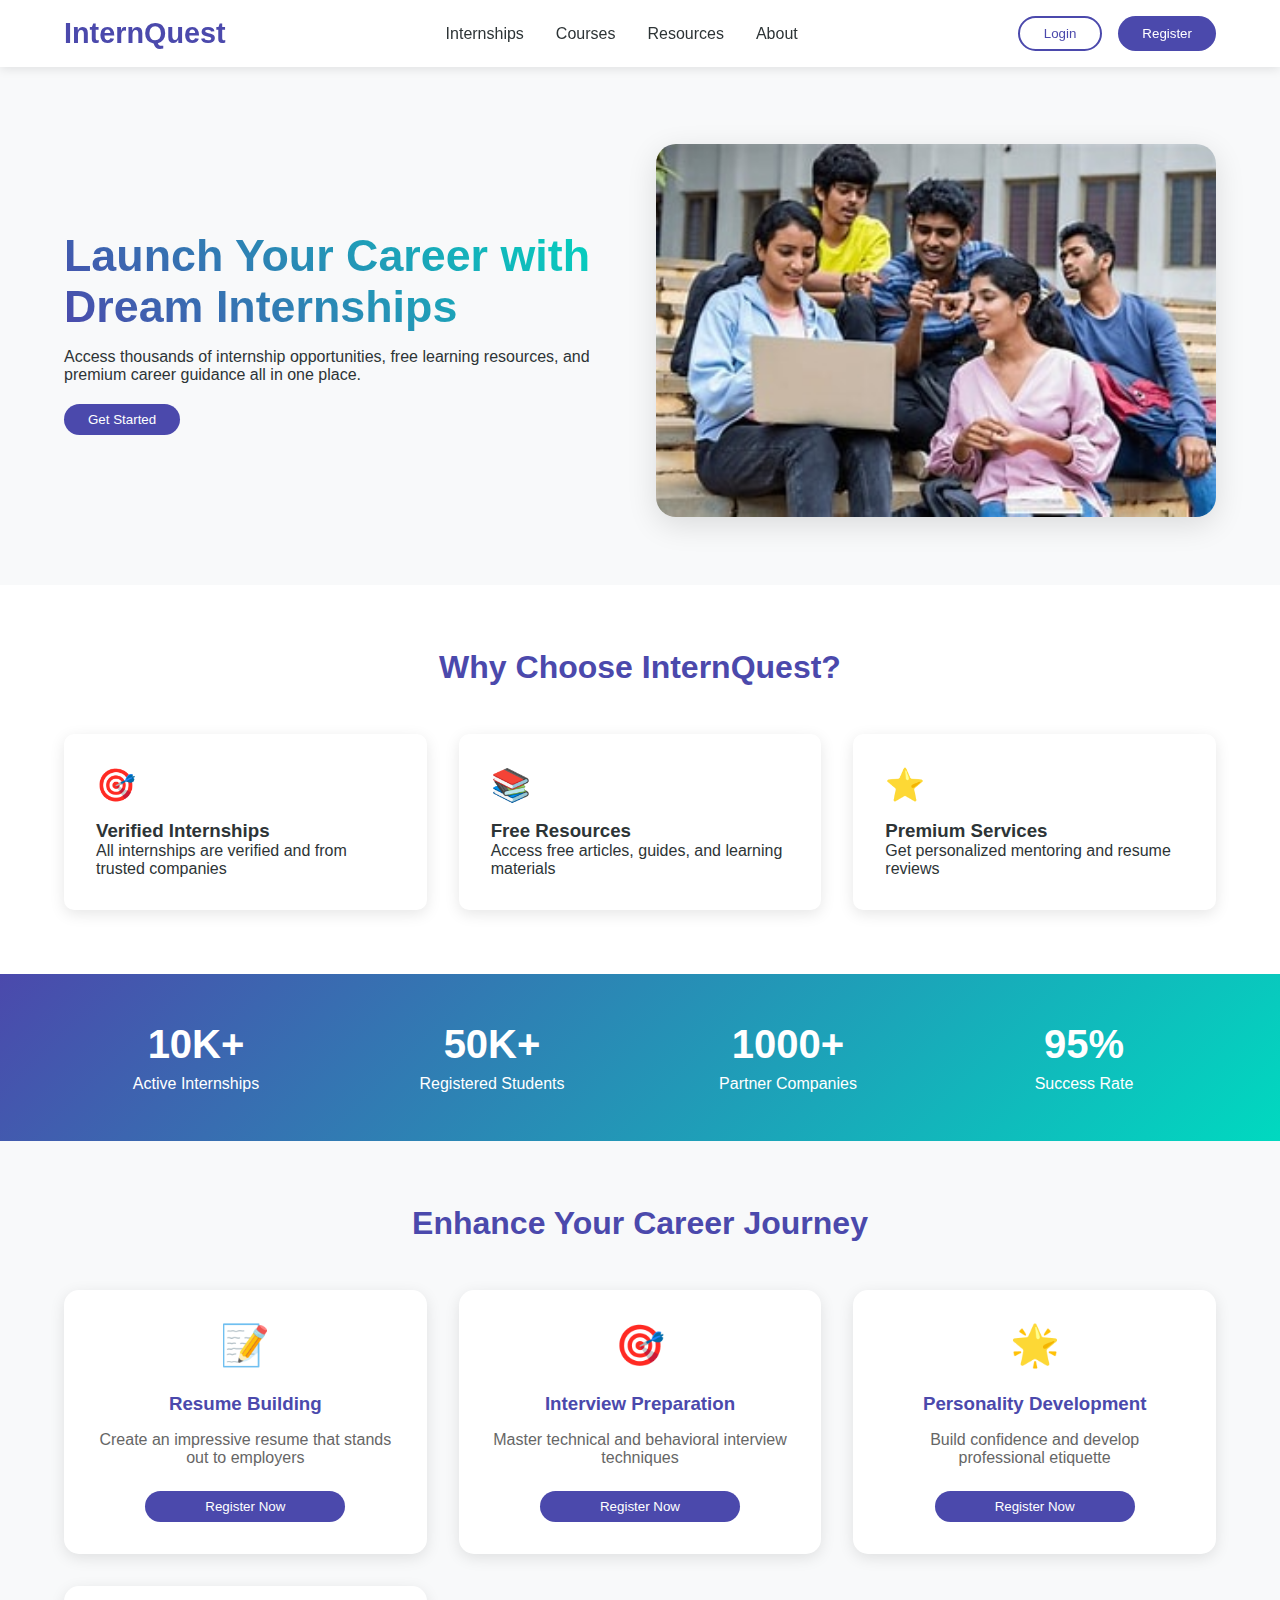
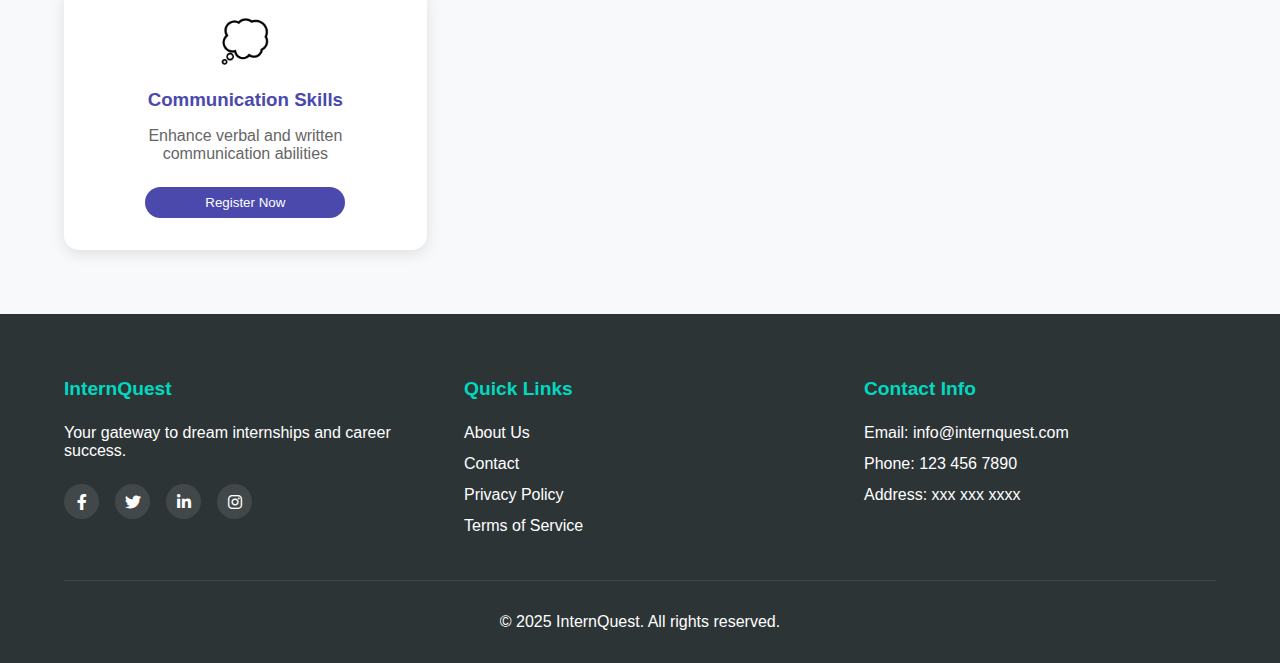
==== commit a2d858ad: "trying to fix menu issue" ====
--- a/index.html
+++ b/index.html
@@ -417,7 +417,7 @@
     </section>
 
     <section class="features">
-        <h2 class="section-title">Why Choose InternQuest???</h2>
+        <h2 class="section-title">Why Choose InternQuest?</h2>
         <div class="features-grid">
             <div class="feature-card">
                 <div class="feature-icon">🎯</div>
